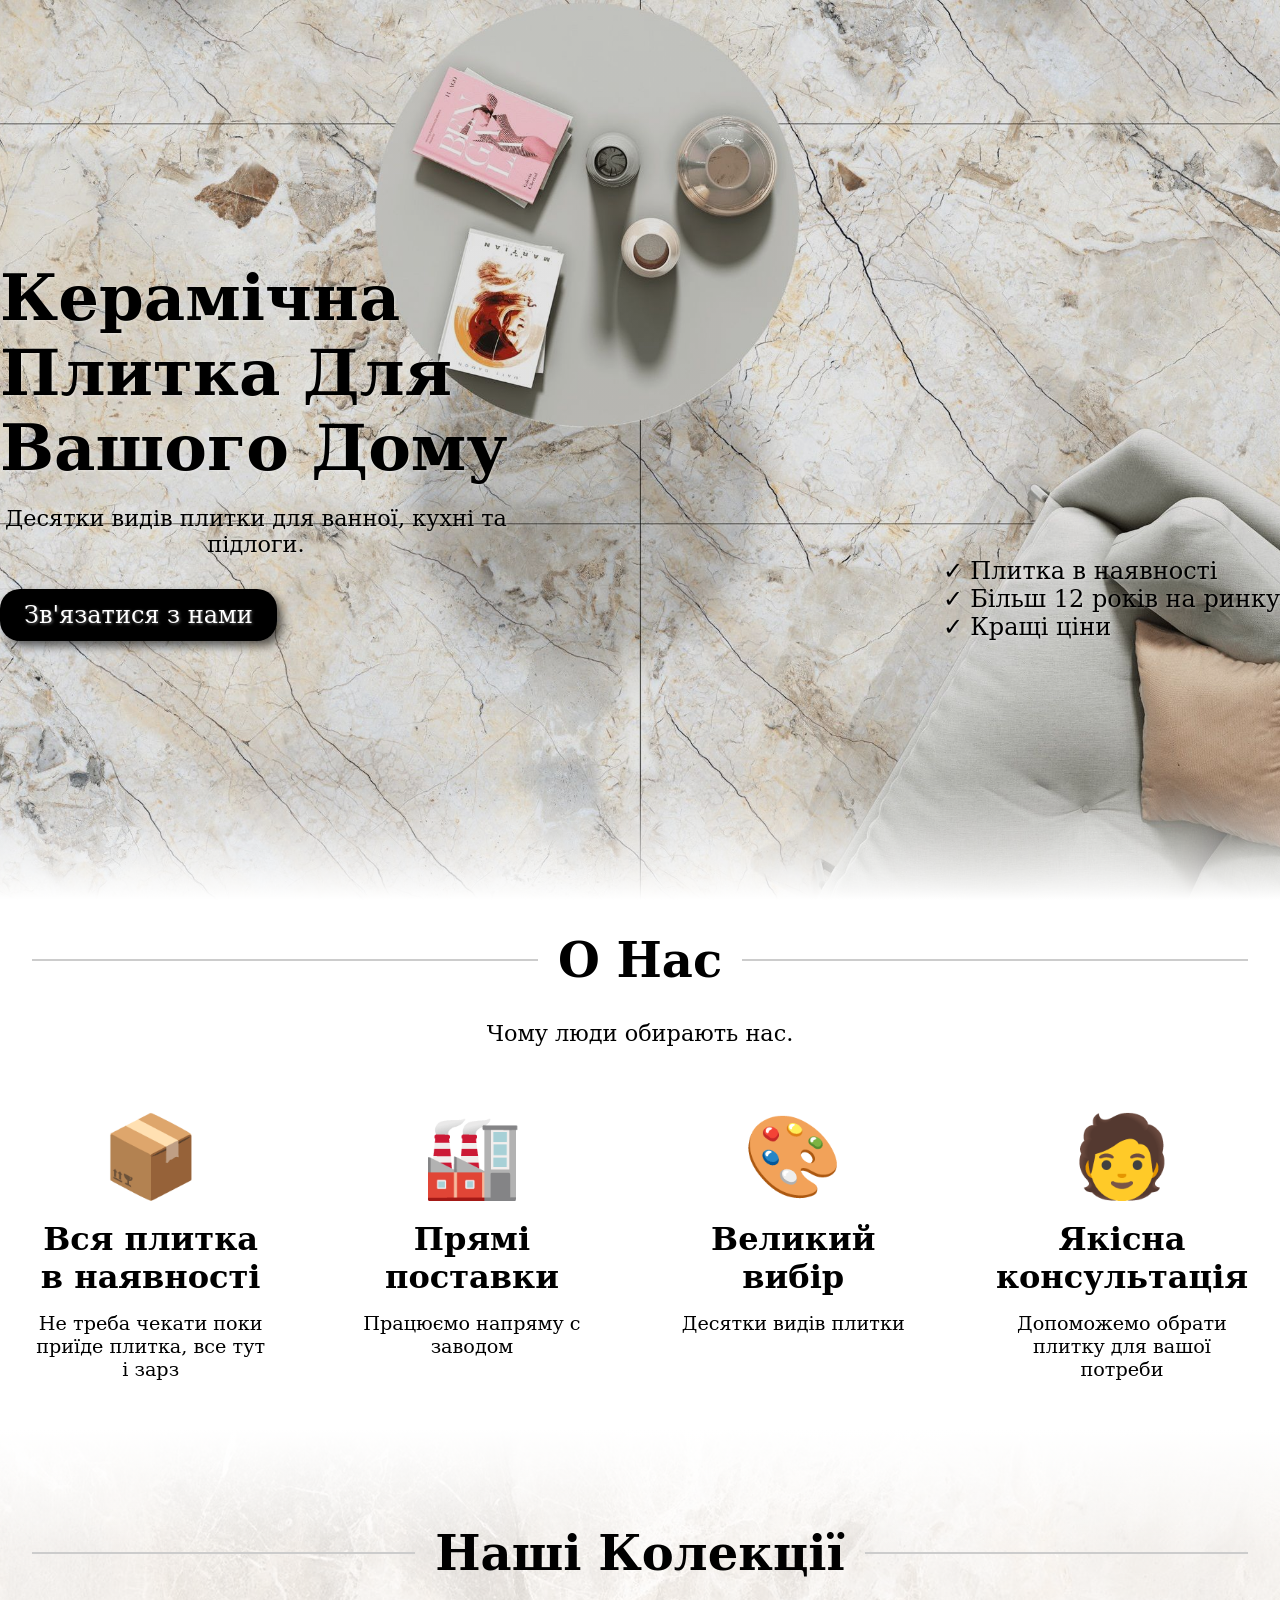
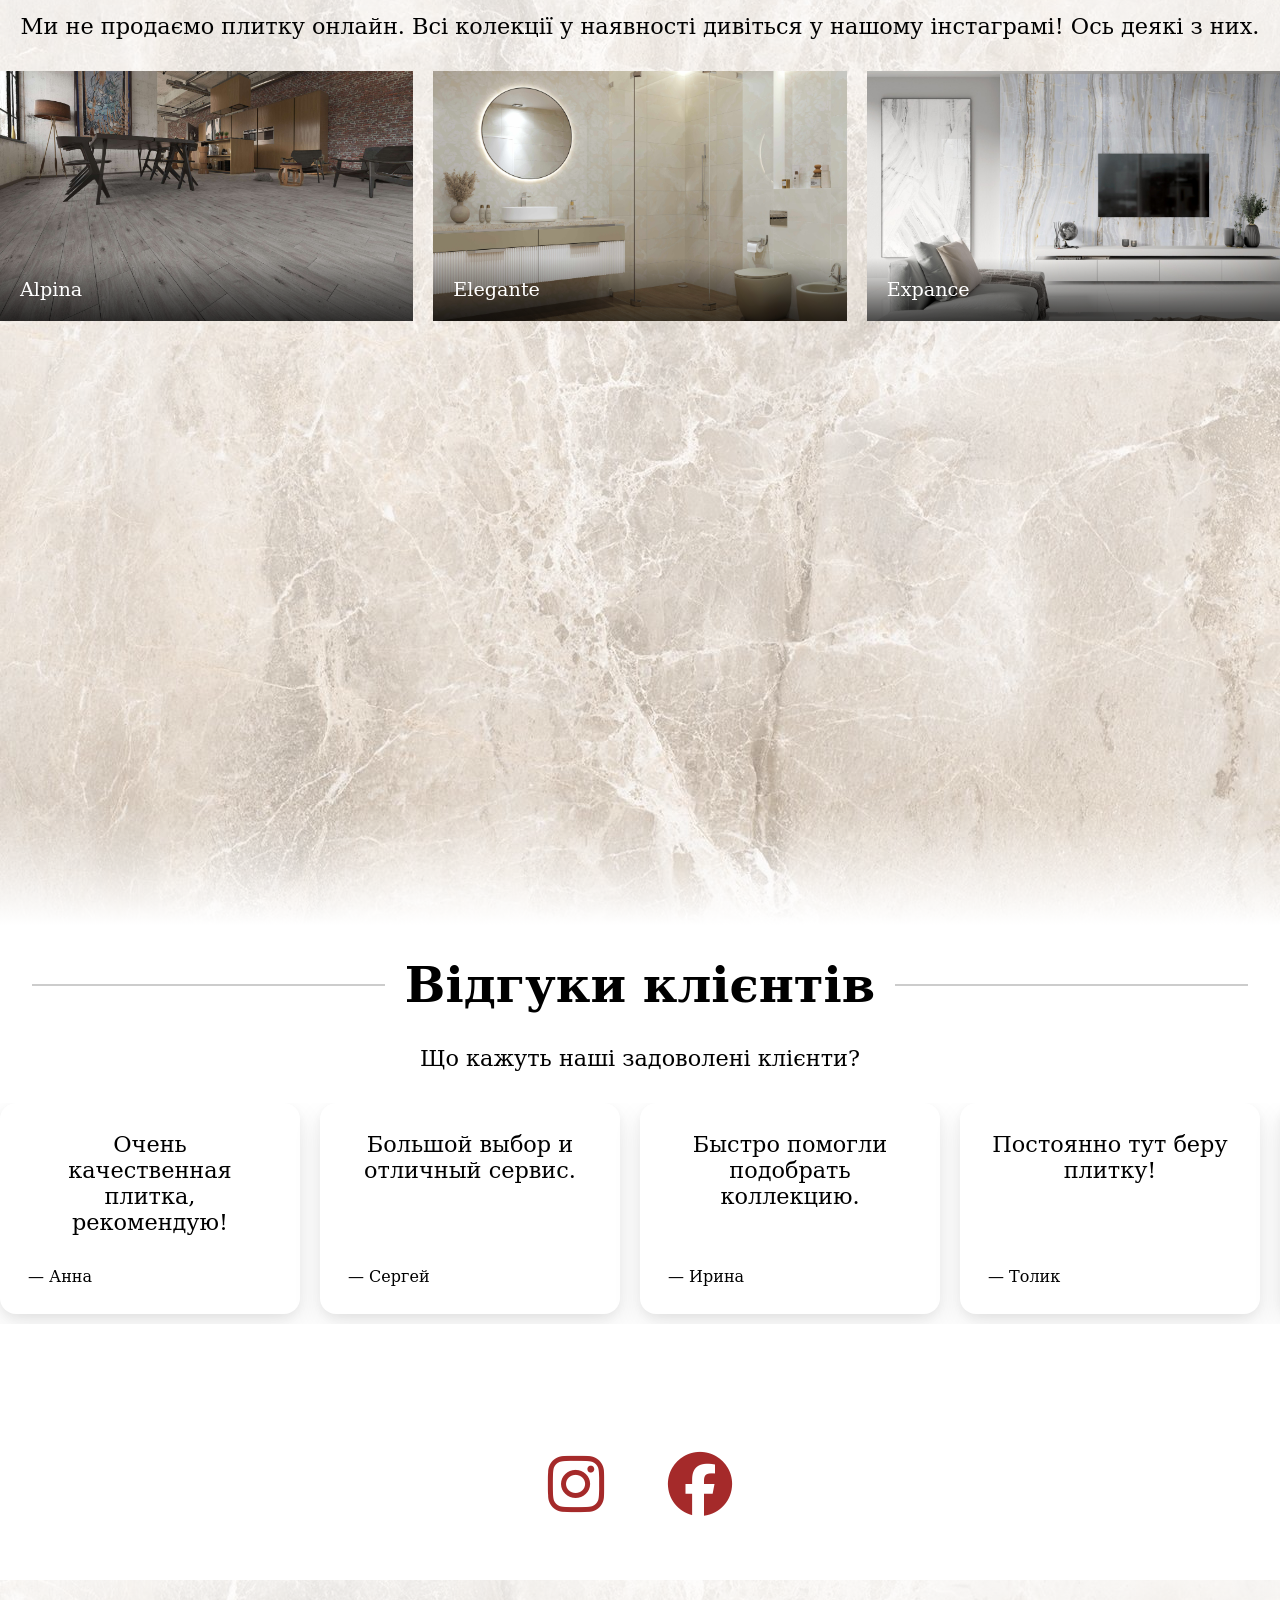
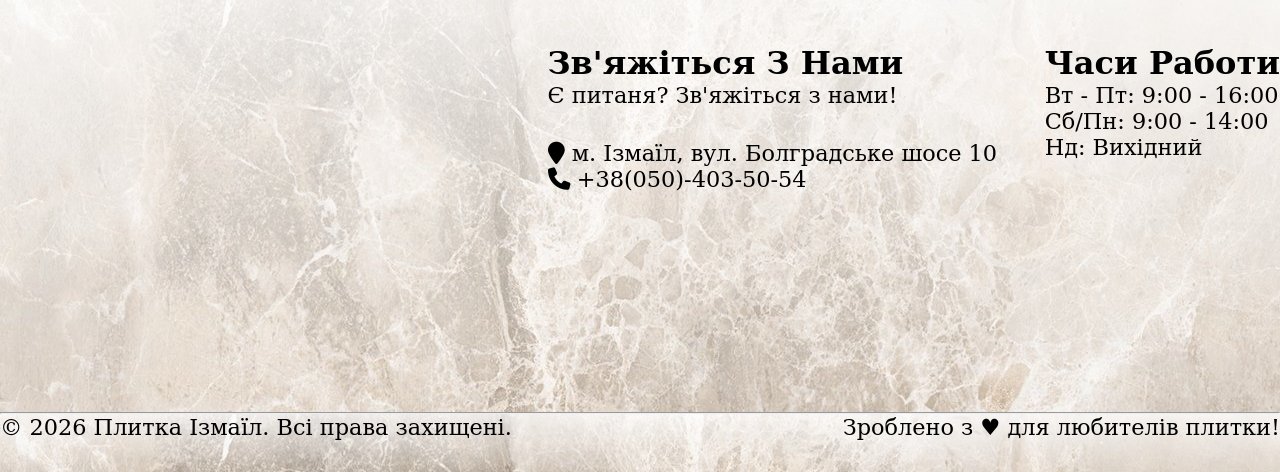
==== index.html @ 1df6cf0c "second commit" ====
<!DOCTYPE html>
<html lang="ua">
<head>
    <meta charset="UTF-8">
    <meta name="viewport" content="width=device-width, initial-scale=1.0, maximum-scale=1.0, user-scalable=no">
    <link rel="stylesheet" href="https://cdnjs.cloudflare.com/ajax/libs/font-awesome/6.5.1/css/all.min.css">
    <link rel="stylesheet" href="styles.css">
    <title>Керамічна плитка в Ізмаїлі | Великий вибір плитки для ванни та кухні</title>
    <link rel="icon" type="image/png" href="/images/favicon-96x96.png" sizes="96x96" />
    <link rel="icon" type="image/svg+xml" href="/images/favicon.svg" />
    <link rel="shortcut icon" href="/images/favicon.ico" />
    <link rel="apple-touch-icon" sizes="180x180" href="/images/apple-touch-icon.png" />
    <meta name="apple-mobile-web-app-title" content="Плитка" />
    <meta name="robots" content="index, follow">
    <link rel="manifest" href="/images/site.webmanifest" />
    <meta name="description" content="Магазин керамічної плитки в Ізмаїл. Плитка для ванної, кухні та підлоги в наявності. Допомагаємо підібрати дизайн та підібрати ідеальне рішення для вашого інтер'єру. Місто Ізмаїл, база Моноліт.">
    <meta name="keywords" content="плитка Ізмаїл, керамічна плитка Ізмаїл, плитка для ванної, плитка для кухні, плитка в наявності, база Моноліт, плитка Моноліт">
    <meta property="og:title" content="Керамічна плитка в Ізмаїлі">
    <meta property="og:description" content="Великий вибір керамічної плитки для ванної, кухні та підлоги. Вся плитка є в наявності.">
    <meta property="og:type" content="website">
    <meta property="og:image" content="images/hero-bg.jpg">
    <meta property="og:url" content="https://your-site.com">
    <script type="application/ld+json">
        {
         "@context": "https://schema.org",
         "@type": "LocalBusiness",
         "name": "Магазин керамічної плитки",
         "url": "https://your-site.com",
         "address": {
            "@type": "PostalAddress",
            "streetAddress": "вул. Болградське шосе 10",
            "addressLocality": "Ізмаїл",
            "addressRegion": "Одеська область",
            "postalCode": "68600",
            "addressCountry": "UA"
        },
         "openingHours": "Mo-Sa 09:00-16:00",
         "sameAs": [
           "https://www.instagram.com/plitka.izmail",
           "https://www.facebook.com/plitka.izmail/"
         ],
         "telephone": "+380504035054"
        }
    </script>
    <meta name="author" content="Плитка Ізмаїл">
   
</head>
<body>
    <!-- <header>
        <div class="container">
            <span>Плитка Измаил</span>
            <a href="tel:+380504035054"><span>📞</span>+380-50-403-50-54</a>
        </div>
    </header> -->
    <main>
        <section id="hero">
            <div class="container">
                <div class="info">
                    <h1>Керамічна Плитка Для Вашого Дому</h1>
                    <p>Десятки видів плитки для ванної, кухні та підлоги.</p>
                    <a href="tel:+380504035054" class="contact-btn">Зв'язатися з нами</a>
                </div>
                <ul>
                    <li>✓ Плитка в наявності</li>
                    <li>✓ Більш 12 років на ринку</li>
                    <li>✓ Кращі ціни</li>
                </ul>
            </div>
        </section>
        <section id="services">
            <div class="container">
                <h2 class="section-title">О Нас</h2>
                <p>Чому люди обирають нас.</p>
                <div class="cards">
                    <div class="card">
                        <span>📦</span>
                        <h3>Вся плитка в наявності</h3>
                        <p>Не треба чекати поки приїде плитка, все тут і зарз</p>
                    </div>
                    <div class="card">
                        <span>🏭</span>
                        <h3>Прямі поставки</h3>
                        <p>Працюємо напряму с заводом</p>
                    </div>
                    <div class="card">
                        <span>🎨</span>
                        <h3>Великий вибір</h3>
                        <p>Десятки видів плитки</p>
                    </div>
                    <div class="card">
                        <span>🧑</span>
                        <h3>Якісна консультація</h3>
                        <p>Допоможемо обрати плитку для вашої потреби</p>
                    </div>
                </div>
            </div>
        </section>
        <section id="collections">
            <div class="container">
                <h2 class="section-title">Наші Колекції</h2>
                <p>Ми не продаємо плитку онлайн. Всі колекції у наявності дивіться у нашому інстаграмі!
                    Ось деякі з них.
                </p>
                <div class="collections-grid">
                    <a href="https://www.instagram.com/p/DPf5yreiI5a/?utm_source=ig_web_copy_link&igsh=MzRlODBiNWFlZA==" target="_blank">
                    <div class="tile">
                            <img src="images/tile-alpina.jpg" alt="alpina">
                            <span class="tile-caption">Alpina</span>
                        </div>
                    </a>
                    <a href="https://www.instagram.com/p/DRT4go-COGo/?utm_source=ig_web_copy_link&igsh=MzRlODBiNWFlZA==" target="_blank">
                    <div class="tile">
                            <img src="images/tile-elegante.jpg" alt="elegante">
                            <span class="tile-caption">Elegante</span>
                        </div>
                    </a>
                    <a href="https://www.instagram.com/p/DNsIF4X0N2d/?utm_source=ig_web_copy_link&igsh=MzRlODBiNWFlZA==" target="_blank">
                        <div class="tile">
                            <img src="images/tile-expance.jpg" alt="expance">
                            <span class="tile-caption">Expance</span>
                        </div>
                    </a>
                    <a href="https://www.instagram.com/p/DUnEVoGCLjT/?utm_source=ig_web_copy_link&igsh=MzRlODBiNWFlZA==" target="_blank">
                        <div class="tile">
                            <img src="images/tile-jade.jpg" alt="jade">
                            <span class="tile-caption">Jade</span>
                        </div>
                    </a>
                    <a href="https://www.instagram.com/p/DT9-KtCiIZK/?utm_source=ig_web_copy_link&igsh=MzRlODBiNWFlZA==" target="_blank">
                        <div class="tile">
                            <img src="images/tile-odri.jpg" alt="odry">
                            <span class="tile-caption">Odry</span>
                        </div>
                    </a>
                    <a href="https://www.instagram.com/p/DSKS5UOiLR8/?utm_source=ig_web_copy_link&igsh=MzRlODBiNWFlZA==" target="_blank">
                        <div class="tile">
                            <img src="images/tile-perlanero.jpg" alt="perlanero">
                            <span class="tile-caption">Perlanero</span>
                        </div>
                    </a>
                    <a href="https://www.instagram.com/p/DQ_jdcBCHIw/?utm_source=ig_web_copy_link&igsh=MzRlODBiNWFlZA==" target="_blank">
                            <div class="tile">
                            <img src="images/tile-roma.jpg" alt="roma">
                            <span class="tile-caption">Roma</span>
                        </div>
                    </a>
                    <a href="https://www.instagram.com/p/DTfVXTWCLxg/?utm_source=ig_web_copy_link&igsh=MzRlODBiNWFlZA==" target="_blank">
                        <div class="tile">
                            <img src="images/tile-space.jpg" alt="space-stone">
                            <span class="tile-caption">Space stone</span>
                        </div>
                    </a>
                    <a href="https://www.instagram.com/p/DOsqvqyCCae/?utm_source=ig_web_copy_link&igsh=MzRlODBiNWFlZA==" target="_blank">
                        <div class="tile">
                            <img src="images/tile-vilno.jpg" alt="vilno">
                            <span class="tile-caption">Vilno</span>
                        </div>
                    </a>
                </div>

            </div>
        </section>
        <section id="reviews">
            <div class="container">
                <h2 class="section-title">Відгуки клієнтів</h2>
                <p>Що кажуть наші задоволені клієнти?</p>
                <div class="reviews-slider">
                    <div class="review">
                        <p>Очень качественная плитка, рекомендую!</p>
                        <span>— Анна</span>
                    </div>
                    <div class="review">
                        <p>Большой выбор и отличный сервис.</p>
                        <span>— Сергей</span>
                    </div>
                    <div class="review">
                        <p>Быстро помогли подобрать коллекцию.</p>
                        <span>— Ирина</span>
                    </div>
                    <div class="review">
                        <p>Постоянно тут беру плитку!</p>
                        <span>— Толик</span>
                    </div>
                    <div class="review">
                        <p>Приятные в общении ребята</p>
                        <span>— Максим</span>
                    </div>
                    <div class="review">
                        <p>Помогли загрузить плитку в машину</p>
                        <span>— Дарья</span>
                    </div>
                    <div class="review">
                        <p>Зашла за стройматериалами а вышла с плиткой</p>
                        <span>— Мария</span>
                    </div>
                    <div class="review">
                        <p>Беру постоянно техно. Она стоит своих денег</p>
                        <span>— Леша</span>
                    </div>
                    <div class="review">
                        <p>Лучшие цены в городе</p>
                        <span>— Коля</span>
                    </div>
                    <div class="review">
                        <p>Слежу за их завозами постоянно</p>
                        <span>— Наталья</span>
                    </div>
                    <div class="review">
                        <p>Посоветовали прораба, спасибо вам</p>
                        <span>— Антон</span>
                    </div>
                </div>
            </div>
        </section>
        <section id="mesengers">
            <div class="container">
                <!-- <h2>Подпишись На Нас</h2>
                <p>Следите за новыми поступлениями на наших соц. сетях</p> -->
                <div class="social-icons">
                    <a href="https://www.instagram.com/plitka.izmail" target="_blank">
                        <i class="fa-brands fa-instagram"></i>
                    </a>
                    <a href="https://www.facebook.com/plitka.izmail/" target="_blank">
                        <i class="fa-brands fa-facebook"></i>
                    </a>
                </div>
            </div>
        </section>
        <section id="footer-section">
            <div class="container">
                <div class="map">
                    <iframe src="https://www.google.com/maps/embed?pb=!1m18!1m12!1m3!1d22428.70420737008!2d28.7698047743164!3d45.3571279!2m3!1f0!2f0!3f0!3m2!1i1024!2i768!4f13.1!3m3!1m2!1s0x40b76fee8826c0ff%3A0x988fd76245114634!2z0JjQt9C80LDQuNC7INCu0LPQtdGA!5e0!3m2!1sru!2sua!4v1775055207841!5m2!1sru!2sua"
                     style="border:0;" 
                     allowfullscreen="" 
                     loading="lazy" 
                     referrerpolicy="no-referrer-when-downgrade">
                    </iframe>
                </div>
                <div class="about-us">
                    <h3>Зв'яжіться З Нами</h3>
                    <p>Є питаня? Зв'яжіться з нами!</p>
                    <ul>
                        <li><i class="fa-solid fa-map-marker"></i> м. Ізмаїл, вул. Болградське шосе 10</li>
                        <a href="tel:+380504035054"><li><i class="fa-solid fa-phone"></i> +38(050)-403-50-54</li></a>
                    </ul>
                </div>
                <div class="opening-hours">
                    <h3>Часи Работи</h3>
                    <ul>
                        <li>Вт - Пт: 9:00 - 16:00</li>
                        <li>Сб/Пн: 9:00 - 14:00</li>
                        <li>Нд: Вихідний</li>
                    </ul>
                </div>
            </div>
        </section>
    </main>
    <footer>
        <div class="container">
            <hr>
            <div class="copyright-row">
                <p>&copy; 2026 Плитка Ізмаїл. Всі права захищені.</p>
                <p>Зроблено з &hearts; для любителів плитки!</p>
            </div>
        </div>
    </footer>
    <script src="scripts.js"></script>
</body>
</html>
---- styles.css ----
* {
    box-sizing: border-box;
    margin:0;
    padding:0;
    font-family: "Serif", sans-serif;
}
@font-face {
    font-family: "InterVariable";
    src: url("/fonts/Inter-VariableFont_opsz\,wght.ttf") format("truetype");
    font-weight: 100 900; /* диапазон веса */
    font-style: normal;
    font-display: swap; /* ускоряет отображение текста */
}
.container {
    width: 100%;
    max-width: 1280px;
    padding: 0;
    margin: 0 auto;
}
header {
    color: white;
    padding: 1rem 0;
    margin-bottom: -10rem;
}
header span {
    font-size: 2rem;
    font-weight: bold;
}
header .container {
    display: flex;
    justify-content: space-between;
    align-items: center;
}
header a {
    color: white;
    text-decoration: none;
    font-size: 1.2rem;
}
#hero {
background:
linear-gradient(to top, white 0%, rgba(255,255,255,0) 120px),
linear-gradient(rgba(0,0,0,0.1), rgba(0,0,0,0.1)),
url("images/hero-bg.jpg") no-repeat bottom center / cover;    height: 100vh;
    display: flex;
    flex-direction: column;
    justify-content: center;
    color:black;
    font-family: "InterVariable";

}
#hero .container {
    text-align: left;
    display: flex;
    justify-content: space-between;
    text-shadow: 1px 1px 3px rgba(255,255,255,0.4);
}
#hero .info {
    width: 40%;
    display: flex;
    align-items: flex-start;
    justify-content: flex-start;
    flex-direction: column;
}
#hero h1 {
    font-size: 4em;
    margin-bottom: 20px;
}
.contact-btn{
    display:inline-block;
    padding:12px 24px;
    background:#000;
    color:white;
    text-decoration:none;
    border-radius:20px;
    font-size: 1.5rem;
    box-shadow: 5px 5px 10px rgba(0,0,0,0.6);
}
.contact-btn:hover{
    transform: scale(1.1);
}

#hero ul{
    list-style: none;
    display: flex;
    flex-direction: column;
    align-items: flex-start;
    justify-content: flex-end;
    text-align: left;
    font-size: 1.5rem;
}
#services{
    /* background: linear-gradient(rgba(255, 255, 255, 0.8), rgba(255, 255, 255, 0.1)), url("images/background.jpg"); */
    /* padding-bottom: 4rem; */
}

h2{
    text-align: center;
    font-size: 3rem;
    padding: 2rem;
}
.section-title{
    display:flex;
    align-items:center;
    text-align:center;
}

.section-title::before,
.section-title::after{
    content:"";
    flex:1;
    border-bottom:2px solid #ccc;
}

.section-title::before{
    margin-right:20px;
}

.section-title::after{
    margin-left:20px;
}

p{
    text-align: center;
    font-size: 1.4rem;
    margin-bottom: 2rem;  
}

.cards{
    display: flex;
    justify-content: space-between;
    gap:20px;
}
.card{
    /* background-color: antiquewhite; */
    border-radius: 20px;
    width: 30%;
    padding: 2rem;
}
.card span{
    display: block;
    font-size: 5rem;
    text-align: center;
    margin: 0 auto 1rem;

}
.card h3{
    text-align: center;
    font-size: 2rem;
    margin-bottom: 1rem;
}
#services .card p{
    font-size: 1.2rem;
    margin-bottom: 1rem;
}
#collections{
background:
linear-gradient(to bottom, white 0%, rgba(255,255,255,0) 120px),
linear-gradient(to top, white 0%, rgba(255,255,255,0) 120px),
linear-gradient(rgba(255, 255, 255, 0.8), rgba(255, 255, 255, 0.1)),
url("images/background.jpg");

padding: 4rem 0;
}

.card, .tile {
  opacity: 0;
  transform: translateY(20px);
  transition: opacity 0.6s ease-out, transform 0.6s ease-out;
}

.card.appear, .tile.appear {
  opacity: 1;
  transform: translateY(0);
}

.collections-grid{
    display: grid;
    grid-template-columns: 1fr 1fr 1fr;
    justify-content: space-between;
    gap:20px;
}
.collections-grid a{
    text-decoration:none;
    color:inherit;
    display:block;
}
.tile{
    width: 100%;
    height: 100%;
    display: grid;
}
.tile img{
    width:100%;
    height:250px;
    grid-area:1/1;
    object-fit:cover;
}
.tile img{
    transition:transform 0.3s;
}

.tile:hover img{
    transform:scale(1.05);
}
.tile-caption{
    grid-area:1 / 1;
    align-self:end;
    padding:20px;
    font-size: 1.2rem;
    color:white;
    background:linear-gradient(transparent, rgba(0,0,0,0.7));
}
#reviews{
    /* background: linear-gradient(rgba(255, 255, 255, 0.8), rgba(255, 255, 255, 0.1)), url("images/background.jpg"); */
    padding-bottom: 4rem;
}

.reviews-slider{
    display:flex;
    gap:20px;
    overflow-x:auto;
    scroll-snap-type:x mandatory;
    padding-bottom:10px;
}

.review{
    display:flex;
    flex-direction:column;
    justify-content:space-between;
    

    min-width:300px;
    padding:28px;

    background:white;
    border-radius:16px;

    box-shadow:
    0 4px 10px rgba(0,0,0,0.05),
    0 12px 30px rgba(0,0,0,0.08);

    transition:transform 0.3s ease, box-shadow 0.3s ease;
}

.review:hover{
    transform:translateY(-5px);
    box-shadow:
    0 10px 20px rgba(0,0,0,0.08),
    0 20px 40px rgba(0,0,0,0.12);
}

.reviews-slider::-webkit-scrollbar{
    display:none;
}

.reviews-slider{
    scrollbar-width:none;
}
#mesengers{
    padding: 4rem 0;
}
#mesengers a{
    text-decoration: none;
    color: brown;
}
.social-icons{
    display: flex;
    gap: 4rem;
    justify-content: center;
}
#mesengers i {
    font-size: 4rem;
}
#mesengers i:hover{
    transform:scale(1.1);
}
#footer-section{
    background: linear-gradient(rgba(255, 255, 255, 0.8), rgba(255, 255, 255, 0.1)), url("images/background.jpg");
    padding: 4rem 0;
}
#footer-section .container{
    display: flex;
    justify-content: space-between;
    gap:2rem;
}
#footer-section h3{
    font-size: 2rem;
}
#footer-section ul{
    list-style: none;
    font-size: 1.4rem;
}
.about-us p{
    text-align: left;
}
.about-us a {
    text-decoration: none;
    color:black;
}
.map iframe{
    width:100%;
    height:100%;
    min-height:300px;
    min-width: 500px;
}
#contacts ul{
    list-style: none;
    font-size: 1.2rem;
}
footer{
    background: linear-gradient(rgba(255, 255, 255, 0.8), rgba(255, 255, 255, 0.1)), url("images/background.jpg");
   
}
footer .copyright-row{
    display: flex;
    justify-content: space-between;
}
@media(max-width:768px){
    #hero{
        background: linear-gradient(
            to top, white 0%, rgba(255,255,255,0) 120px),
             linear-gradient(rgba(0,0,0,0.1), rgba(0,0,0,0.1)),
              url("images/hero-bg.jpg") no-repeat bottom left / cover;
    }
    #hero h1{
        font-size: 3rem;
    }
    #hero .info{
        width: 100%;
        text-align: center;
        align-items: center;
    }
    .container{
        padding: 0 1rem;
    }
    #hero ul{
        display: none;
    }
    h2{
        font-size: 2rem;
    }
    p{
        font-size: 1.2rem;
    }
    .cards{
        flex-direction: column;
        flex-wrap: wrap;
    }
    .card{
        text-align: center;
        width: 100%;
    }
    .card span{
        font-size: 3rem;
    }
    .collections-grid {
        grid-template-columns: 1fr; /* одна колонка */
        gap: 10px;
    }

    .tile-caption {
        font-size: 0.9rem;
        padding: 10px;
    }

    .tile img {
        max-height: 200px;
    }
    #footer-section {
        padding: 2rem 1rem;
    }

    #footer-section .container {
        flex-direction: column;
        align-items: stretch;
    }

    .map iframe {
        min-width: 100%;
        height: 250px;
    }

    #footer-section h3 {
        font-size: 1.5rem;
    }

    #footer-section ul {
        font-size: 1rem;
        padding-left: 0;
    }

    .about-us p {
        text-align: left;
        font-size: 0.95rem;
    }

    .about-us a {
        font-size: 0.95rem;
    }
    footer .copyright-row{
        flex-direction: column;
    }
    .copyright-row p:last-of-type{
        display: none;
    }
}
/* ===================== */
/* Планшеты (до 1024px) */
/* ===================== */

@media (max-width: 1024px) and (min-width: 769px){

/* HERO */

#hero h1{
    font-size:3rem;
}

#hero .info{
    width:55%;
}

#hero ul{
    font-size:1.2rem;
}

/* SERVICES */

.cards{
    flex-wrap:wrap;
}

.card{
    width:48%;
}

/* COLLECTIONS */

.collections-grid{
    grid-template-columns:1fr 1fr;
}

/* REVIEWS */

.review{
    min-width:260px;
}

/* MESSENGERS */

#mesengers i{
    font-size:3rem;
}

.social-icons{
    gap:3rem;
}

/* FOOTER */

#footer-section .container{
    flex-wrap:wrap;
}

.map{
    width:100%;
}

.map iframe{
    min-width:100%;
}

.about-us,
.opening-hours{
    width:48%;
}

/* TITLES */

h2{
    font-size:2.5rem;
}

p{
    font-size:1.2rem;
}

}
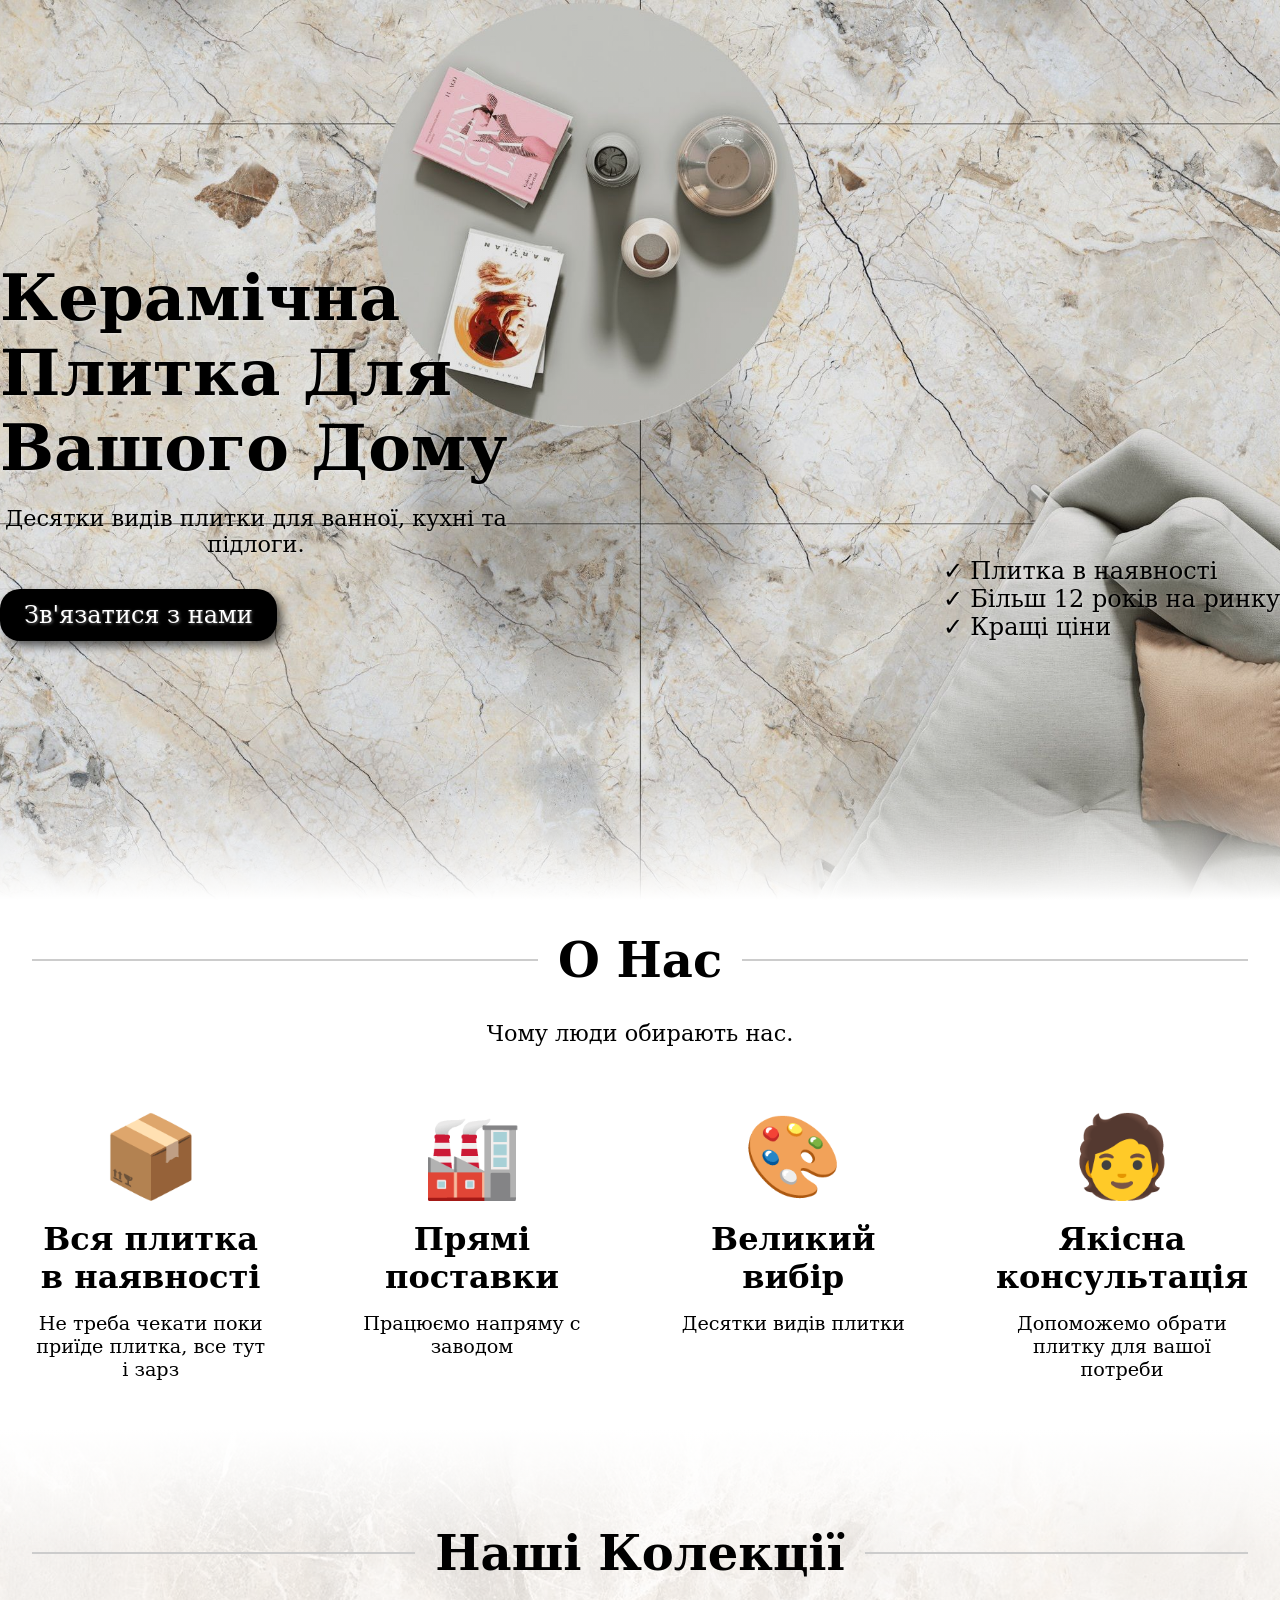
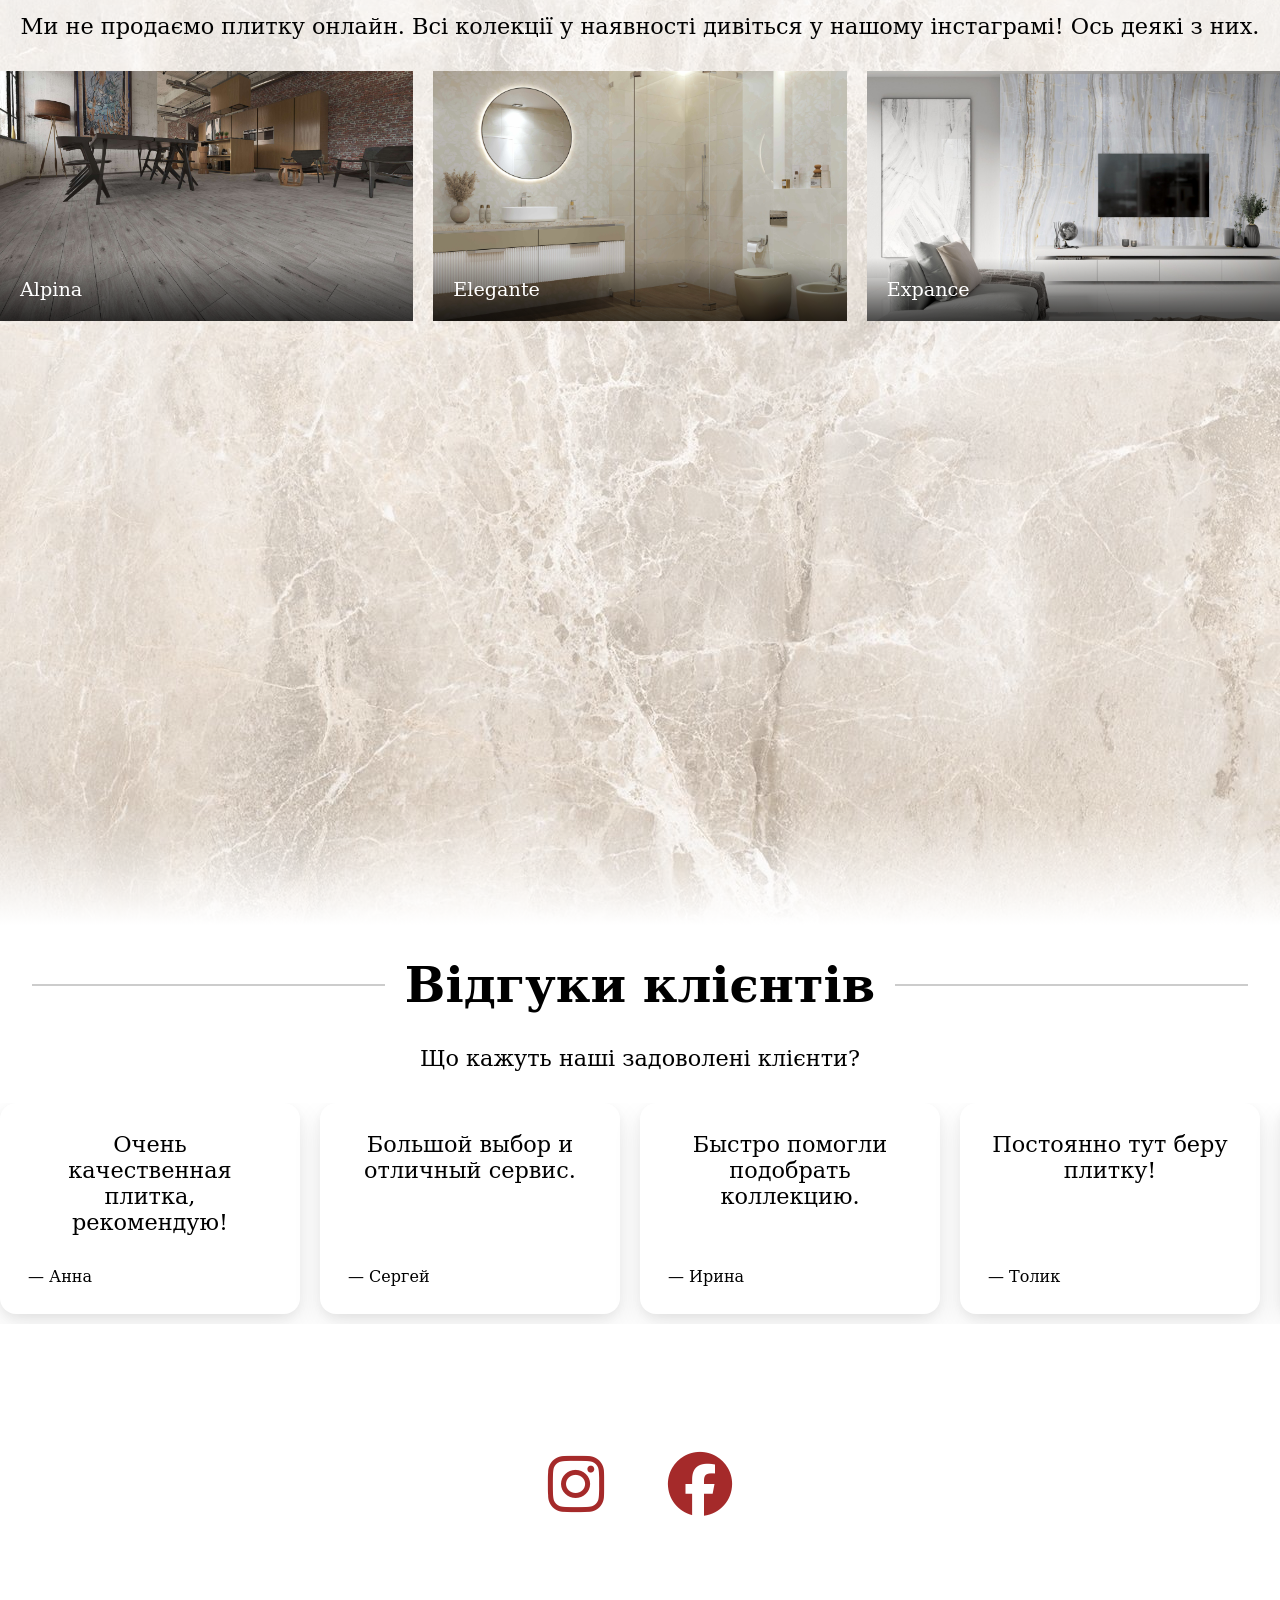
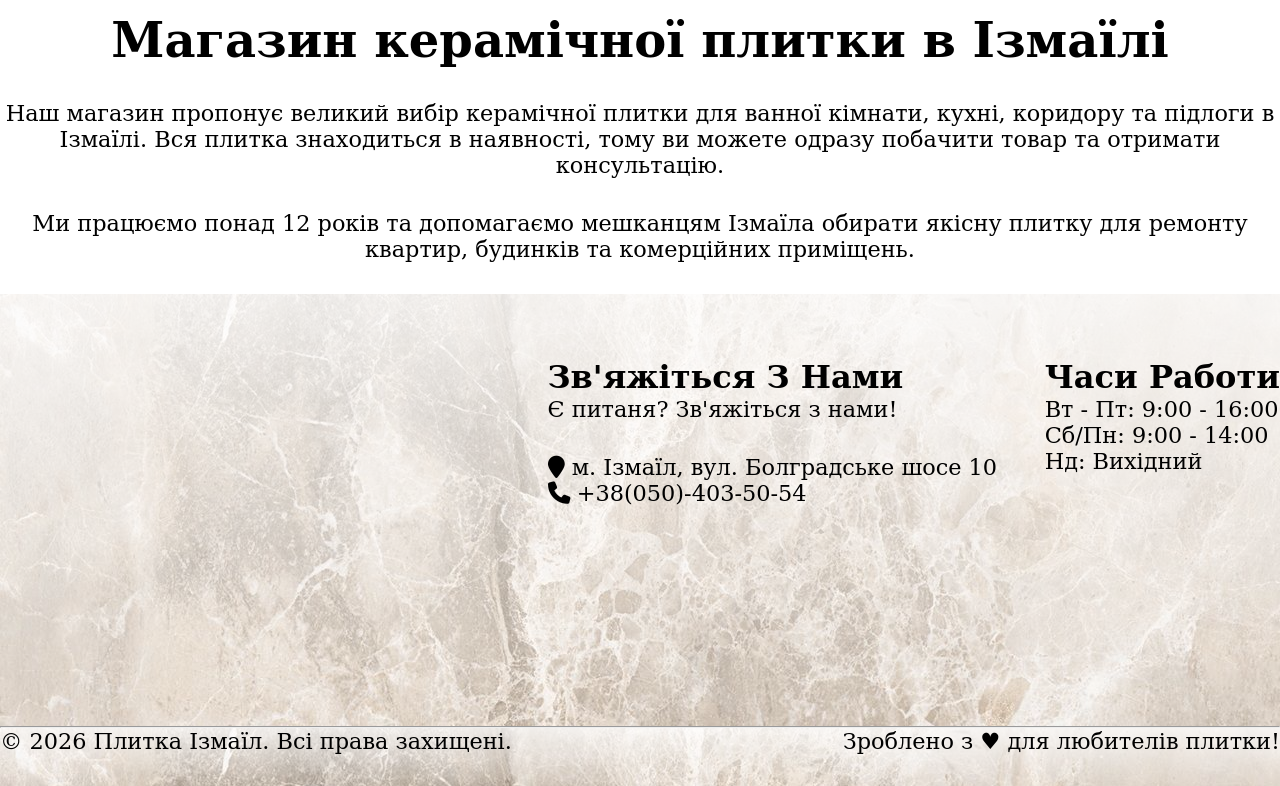
==== commit 48764835: "Update index.html" ====
--- a/index.html
+++ b/index.html
@@ -1,51 +1,67 @@
-<!DOCTYPE html>
+<!doctype html>
 <html lang="ua">
-<head>
-    <meta charset="UTF-8">
-    <meta name="viewport" content="width=device-width, initial-scale=1.0, maximum-scale=1.0, user-scalable=no">
-    <link rel="stylesheet" href="https://cdnjs.cloudflare.com/ajax/libs/font-awesome/6.5.1/css/all.min.css">
-    <link rel="stylesheet" href="styles.css">
+  <head>
+    <meta charset="UTF-8" />
+    <meta name="google-site-verification" content="_ZNkCzBTy89lvrp_oyqBYovG78rEy2UChvkcVa4YT9s" />
+    <meta
+      name="viewport"
+      content="width=device-width, initial-scale=1.0, maximum-scale=1.0, user-scalable=no"
+    />
+    <link
+      rel="stylesheet"
+      href="https://cdnjs.cloudflare.com/ajax/libs/font-awesome/6.5.1/css/all.min.css"
+    />
+    <link rel="stylesheet" href="styles.css" />
     <title>Керамічна плитка в Ізмаїлі | Великий вибір плитки для ванни та кухні</title>
     <link rel="icon" type="image/png" href="/images/favicon-96x96.png" sizes="96x96" />
     <link rel="icon" type="image/svg+xml" href="/images/favicon.svg" />
     <link rel="shortcut icon" href="/images/favicon.ico" />
     <link rel="apple-touch-icon" sizes="180x180" href="/images/apple-touch-icon.png" />
     <meta name="apple-mobile-web-app-title" content="Плитка" />
-    <meta name="robots" content="index, follow">
+    <meta name="robots" content="index, follow" />
     <link rel="manifest" href="/images/site.webmanifest" />
-    <meta name="description" content="Магазин керамічної плитки в Ізмаїл. Плитка для ванної, кухні та підлоги в наявності. Допомагаємо підібрати дизайн та підібрати ідеальне рішення для вашого інтер'єру. Місто Ізмаїл, база Моноліт.">
-    <meta name="keywords" content="плитка Ізмаїл, керамічна плитка Ізмаїл, плитка для ванної, плитка для кухні, плитка в наявності, база Моноліт, плитка Моноліт">
-    <meta property="og:title" content="Керамічна плитка в Ізмаїлі">
-    <meta property="og:description" content="Великий вибір керамічної плитки для ванної, кухні та підлоги. Вся плитка є в наявності.">
-    <meta property="og:type" content="website">
-    <meta property="og:image" content="images/hero-bg.jpg">
-    <meta property="og:url" content="https://your-site.com">
+    <link rel="canonical" href="https://plitka-izmail.vercel.app/" />
+    <meta
+      name="description"
+      content="Магазин керамічної плитки в Ізмаїл. Плитка для ванної, кухні та підлоги в наявності. Допомагаємо підібрати дизайн та підібрати ідеальне рішення для вашого інтер'єру. Місто Ізмаїл, база Моноліт."
+    />
+    <meta
+      name="keywords"
+      content="Купити керамічну плитку в Ізмаїлі | Плитка для ванної та кухні, плитка Ізмаїл, керамічна плитка Ізмаїл, плитка для ванної, плитка для кухні, плитка в наявності, база Моноліт, плитка Моноліт"
+    />
+    <meta property="og:title" content="Керамічна плитка в Ізмаїлі" />
+    <meta
+      property="og:description"
+      content="Великий вибір керамічної плитки для ванної, кухні та підлоги. Вся плитка є в наявності."
+    />
+    <meta property="og:type" content="website" />
+    <meta property="og:image" content="images/hero-bg.jpg" />
+    <meta property="og:url" content="https://plitka-izmail.vercel.app/" />
     <script type="application/ld+json">
-        {
-         "@context": "https://schema.org",
-         "@type": "LocalBusiness",
-         "name": "Магазин керамічної плитки",
-         "url": "https://your-site.com",
-         "address": {
-            "@type": "PostalAddress",
-            "streetAddress": "вул. Болградське шосе 10",
-            "addressLocality": "Ізмаїл",
-            "addressRegion": "Одеська область",
-            "postalCode": "68600",
-            "addressCountry": "UA"
+      {
+        "@context": "https://schema.org",
+        "@type": "LocalBusiness",
+        "name": "Магазин керамічної плитки",
+        "url": "https://plitka-izmail.vercel.app/",
+        "address": {
+          "@type": "PostalAddress",
+          "streetAddress": "вул. Болградське шосе 10",
+          "addressLocality": "Ізмаїл",
+          "addressRegion": "Одеська область",
+          "postalCode": "68600",
+          "addressCountry": "UA"
         },
-         "openingHours": "Mo-Sa 09:00-16:00",
-         "sameAs": [
-           "https://www.instagram.com/plitka.izmail",
-           "https://www.facebook.com/plitka.izmail/"
-         ],
-         "telephone": "+380504035054"
-        }
+        "openingHours": "Mo-Sa 09:00-16:00",
+        "sameAs": [
+          "https://www.instagram.com/plitka.izmail",
+          "https://www.facebook.com/plitka.izmail/"
+        ],
+        "telephone": "+380504035054"
+      }
     </script>
-    <meta name="author" content="Плитка Ізмаїл">
-   
-</head>
-<body>
+    <meta name="author" content="Плитка Ізмаїл" />
+  </head>
+  <body>
     <!-- <header>
         <div class="container">
             <span>Плитка Измаил</span>
@@ -53,217 +69,264 @@
         </div>
     </header> -->
     <main>
-        <section id="hero">
-            <div class="container">
-                <div class="info">
-                    <h1>Керамічна Плитка Для Вашого Дому</h1>
-                    <p>Десятки видів плитки для ванної, кухні та підлоги.</p>
-                    <a href="tel:+380504035054" class="contact-btn">Зв'язатися з нами</a>
-                </div>
-                <ul>
-                    <li>✓ Плитка в наявності</li>
-                    <li>✓ Більш 12 років на ринку</li>
-                    <li>✓ Кращі ціни</li>
-                </ul>
-            </div>
-        </section>
-        <section id="services">
-            <div class="container">
-                <h2 class="section-title">О Нас</h2>
-                <p>Чому люди обирають нас.</p>
-                <div class="cards">
-                    <div class="card">
-                        <span>📦</span>
-                        <h3>Вся плитка в наявності</h3>
-                        <p>Не треба чекати поки приїде плитка, все тут і зарз</p>
-                    </div>
-                    <div class="card">
-                        <span>🏭</span>
-                        <h3>Прямі поставки</h3>
-                        <p>Працюємо напряму с заводом</p>
-                    </div>
-                    <div class="card">
-                        <span>🎨</span>
-                        <h3>Великий вибір</h3>
-                        <p>Десятки видів плитки</p>
-                    </div>
-                    <div class="card">
-                        <span>🧑</span>
-                        <h3>Якісна консультація</h3>
-                        <p>Допоможемо обрати плитку для вашої потреби</p>
-                    </div>
-                </div>
-            </div>
-        </section>
-        <section id="collections">
-            <div class="container">
-                <h2 class="section-title">Наші Колекції</h2>
-                <p>Ми не продаємо плитку онлайн. Всі колекції у наявності дивіться у нашому інстаграмі!
-                    Ось деякі з них.
-                </p>
-                <div class="collections-grid">
-                    <a href="https://www.instagram.com/p/DPf5yreiI5a/?utm_source=ig_web_copy_link&igsh=MzRlODBiNWFlZA==" target="_blank">
-                    <div class="tile">
-                            <img src="images/tile-alpina.jpg" alt="alpina">
-                            <span class="tile-caption">Alpina</span>
-                        </div>
-                    </a>
-                    <a href="https://www.instagram.com/p/DRT4go-COGo/?utm_source=ig_web_copy_link&igsh=MzRlODBiNWFlZA==" target="_blank">
-                    <div class="tile">
-                            <img src="images/tile-elegante.jpg" alt="elegante">
-                            <span class="tile-caption">Elegante</span>
-                        </div>
-                    </a>
-                    <a href="https://www.instagram.com/p/DNsIF4X0N2d/?utm_source=ig_web_copy_link&igsh=MzRlODBiNWFlZA==" target="_blank">
-                        <div class="tile">
-                            <img src="images/tile-expance.jpg" alt="expance">
-                            <span class="tile-caption">Expance</span>
-                        </div>
-                    </a>
-                    <a href="https://www.instagram.com/p/DUnEVoGCLjT/?utm_source=ig_web_copy_link&igsh=MzRlODBiNWFlZA==" target="_blank">
-                        <div class="tile">
-                            <img src="images/tile-jade.jpg" alt="jade">
-                            <span class="tile-caption">Jade</span>
-                        </div>
-                    </a>
-                    <a href="https://www.instagram.com/p/DT9-KtCiIZK/?utm_source=ig_web_copy_link&igsh=MzRlODBiNWFlZA==" target="_blank">
-                        <div class="tile">
-                            <img src="images/tile-odri.jpg" alt="odry">
-                            <span class="tile-caption">Odry</span>
-                        </div>
-                    </a>
-                    <a href="https://www.instagram.com/p/DSKS5UOiLR8/?utm_source=ig_web_copy_link&igsh=MzRlODBiNWFlZA==" target="_blank">
-                        <div class="tile">
-                            <img src="images/tile-perlanero.jpg" alt="perlanero">
-                            <span class="tile-caption">Perlanero</span>
-                        </div>
-                    </a>
-                    <a href="https://www.instagram.com/p/DQ_jdcBCHIw/?utm_source=ig_web_copy_link&igsh=MzRlODBiNWFlZA==" target="_blank">
-                            <div class="tile">
-                            <img src="images/tile-roma.jpg" alt="roma">
-                            <span class="tile-caption">Roma</span>
-                        </div>
-                    </a>
-                    <a href="https://www.instagram.com/p/DTfVXTWCLxg/?utm_source=ig_web_copy_link&igsh=MzRlODBiNWFlZA==" target="_blank">
-                        <div class="tile">
-                            <img src="images/tile-space.jpg" alt="space-stone">
-                            <span class="tile-caption">Space stone</span>
-                        </div>
-                    </a>
-                    <a href="https://www.instagram.com/p/DOsqvqyCCae/?utm_source=ig_web_copy_link&igsh=MzRlODBiNWFlZA==" target="_blank">
-                        <div class="tile">
-                            <img src="images/tile-vilno.jpg" alt="vilno">
-                            <span class="tile-caption">Vilno</span>
-                        </div>
-                    </a>
-                </div>
+      <section id="hero">
+        <div class="container">
+          <div class="info">
+            <h1>Керамічна Плитка Для Вашого Дому</h1>
+            <p>Десятки видів плитки для ванної, кухні та підлоги.</p>
+            <a href="tel:+380504035054" class="contact-btn">Зв'язатися з нами</a>
+          </div>
+          <ul>
+            <li>✓ Плитка в наявності</li>
+            <li>✓ Більш 12 років на ринку</li>
+            <li>✓ Кращі ціни</li>
+          </ul>
+        </div>
+      </section>
+      <section id="services">
+        <div class="container">
+          <h2 class="section-title">О Нас</h2>
+          <p>Чому люди обирають нас.</p>
+          <div class="cards">
+            <div class="card">
+              <span>📦</span>
+              <h3>Вся плитка в наявності</h3>
+              <p>Не треба чекати поки приїде плитка, все тут і зарз</p>
+            </div>
+            <div class="card">
+              <span>🏭</span>
+              <h3>Прямі поставки</h3>
+              <p>Працюємо напряму с заводом</p>
+            </div>
+            <div class="card">
+              <span>🎨</span>
+              <h3>Великий вибір</h3>
+              <p>Десятки видів плитки</p>
+            </div>
+            <div class="card">
+              <span>🧑</span>
+              <h3>Якісна консультація</h3>
+              <p>Допоможемо обрати плитку для вашої потреби</p>
+            </div>
+          </div>
+        </div>
+      </section>
+      <section id="collections">
+        <div class="container">
+          <h2 class="section-title">Наші Колекції</h2>
+          <p>
+            Ми не продаємо плитку онлайн. Всі колекції у наявності дивіться у нашому інстаграмі! Ось
+            деякі з них.
+          </p>
+          <div class="collections-grid">
+            <a
+              href="https://www.instagram.com/p/DPf5yreiI5a/?utm_source=ig_web_copy_link&igsh=MzRlODBiNWFlZA=="
+              target="_blank"
+            >
+              <div class="tile">
+                <img src="images/tile-alpina.jpg" alt="Керамічна плитка alpina" />
+                <span class="tile-caption">Alpina</span>
+              </div>
+            </a>
+            <a
+              href="https://www.instagram.com/p/DRT4go-COGo/?utm_source=ig_web_copy_link&igsh=MzRlODBiNWFlZA=="
+              target="_blank"
+            >
+              <div class="tile">
+                <img src="images/tile-elegante.jpg" alt="Керамічна плитка elegante" />
+                <span class="tile-caption">Elegante</span>
+              </div>
+            </a>
+            <a
+              href="https://www.instagram.com/p/DNsIF4X0N2d/?utm_source=ig_web_copy_link&igsh=MzRlODBiNWFlZA=="
+              target="_blank"
+            >
+              <div class="tile">
+                <img src="images/tile-expance.jpg" alt="Керамічна плитка expance" />
+                <span class="tile-caption">Expance</span>
+              </div>
+            </a>
+            <a
+              href="https://www.instagram.com/p/DUnEVoGCLjT/?utm_source=ig_web_copy_link&igsh=MzRlODBiNWFlZA=="
+              target="_blank"
+            >
+              <div class="tile">
+                <img src="images/tile-jade.jpg" alt="Керамічна плитка jade" />
+                <span class="tile-caption">Jade</span>
+              </div>
+            </a>
+            <a
+              href="https://www.instagram.com/p/DT9-KtCiIZK/?utm_source=ig_web_copy_link&igsh=MzRlODBiNWFlZA=="
+              target="_blank"
+            >
+              <div class="tile">
+                <img src="images/tile-odri.jpg" alt="Керамічна плитка odry" />
+                <span class="tile-caption">Odry</span>
+              </div>
+            </a>
+            <a
+              href="https://www.instagram.com/p/DSKS5UOiLR8/?utm_source=ig_web_copy_link&igsh=MzRlODBiNWFlZA=="
+              target="_blank"
+            >
+              <div class="tile">
+                <img src="images/tile-perlanero.jpg" alt="Керамічна плитка perlanero" />
+                <span class="tile-caption">Perlanero</span>
+              </div>
+            </a>
+            <a
+              href="https://www.instagram.com/p/DQ_jdcBCHIw/?utm_source=ig_web_copy_link&igsh=MzRlODBiNWFlZA=="
+              target="_blank"
+            >
+              <div class="tile">
+                <img src="images/tile-roma.jpg" alt="Керамічна плитка roma" />
+                <span class="tile-caption">Roma</span>
+              </div>
+            </a>
+            <a
+              href="https://www.instagram.com/p/DTfVXTWCLxg/?utm_source=ig_web_copy_link&igsh=MzRlODBiNWFlZA=="
+              target="_blank"
+            >
+              <div class="tile">
+                <img src="images/tile-space.jpg" alt="Керамічна плитка space-stone" />
+                <span class="tile-caption">Space stone</span>
+              </div>
+            </a>
+            <a
+              href="https://www.instagram.com/p/DOsqvqyCCae/?utm_source=ig_web_copy_link&igsh=MzRlODBiNWFlZA=="
+              target="_blank"
+            >
+              <div class="tile">
+                <img src="images/tile-vilno.jpg" alt="Керамічна плитка vilno" />
+                <span class="tile-caption">Vilno</span>
+              </div>
+            </a>
+          </div>
+        </div>
+      </section>
+      <section id="reviews">
+        <div class="container">
+          <h2 class="section-title">Відгуки клієнтів</h2>
+          <p>Що кажуть наші задоволені клієнти?</p>
+          <div class="reviews-slider">
+            <div class="review">
+              <p>Очень качественная плитка, рекомендую!</p>
+              <span>— Анна</span>
+            </div>
+            <div class="review">
+              <p>Большой выбор и отличный сервис.</p>
+              <span>— Сергей</span>
+            </div>
+            <div class="review">
+              <p>Быстро помогли подобрать коллекцию.</p>
+              <span>— Ирина</span>
+            </div>
+            <div class="review">
+              <p>Постоянно тут беру плитку!</p>
+              <span>— Толик</span>
+            </div>
+            <div class="review">
+              <p>Приятные в общении ребята</p>
+              <span>— Максим</span>
+            </div>
+            <div class="review">
+              <p>Помогли загрузить плитку в машину</p>
+              <span>— Дарья</span>
+            </div>
+            <div class="review">
+              <p>Зашла за стройматериалами а вышла с плиткой</p>
+              <span>— Мария</span>
+            </div>
+            <div class="review">
+              <p>Беру постоянно техно. Она стоит своих денег</p>
+              <span>— Леша</span>
+            </div>
+            <div class="review">
+              <p>Лучшие цены в городе</p>
+              <span>— Коля</span>
+            </div>
+            <div class="review">
+              <p>Слежу за их завозами постоянно</p>
+              <span>— Наталья</span>
+            </div>
+            <div class="review">
+              <p>Посоветовали прораба, спасибо вам</p>
+              <span>— Антон</span>
+            </div>
+          </div>
+        </div>
+      </section>
+      <section id="mesengers">
+        <div class="container">
+          <!-- <h2>Подпишись На Нас</h2>
+                <p>Следите за новыми поступлениями на наших соц. сетях</p> -->
+          <div class="social-icons">
+            <a href="https://www.instagram.com/plitka.izmail" target="_blank">
+              <i class="fa-brands fa-instagram"></i>
+            </a>
+            <a href="https://www.facebook.com/plitka.izmail/" target="_blank">
+              <i class="fa-brands fa-facebook"></i>
+            </a>
+          </div>
+        </div>
+      </section>
+      <section id="seo-text">
+        <div class="container">
+          <h2>Магазин керамічної плитки в Ізмаїлі</h2>
 
-            </div>
-        </section>
-        <section id="reviews">
-            <div class="container">
-                <h2 class="section-title">Відгуки клієнтів</h2>
-                <p>Що кажуть наші задоволені клієнти?</p>
-                <div class="reviews-slider">
-                    <div class="review">
-                        <p>Очень качественная плитка, рекомендую!</p>
-                        <span>— Анна</span>
-                    </div>
-                    <div class="review">
-                        <p>Большой выбор и отличный сервис.</p>
-                        <span>— Сергей</span>
-                    </div>
-                    <div class="review">
-                        <p>Быстро помогли подобрать коллекцию.</p>
-                        <span>— Ирина</span>
-                    </div>
-                    <div class="review">
-                        <p>Постоянно тут беру плитку!</p>
-                        <span>— Толик</span>
-                    </div>
-                    <div class="review">
-                        <p>Приятные в общении ребята</p>
-                        <span>— Максим</span>
-                    </div>
-                    <div class="review">
-                        <p>Помогли загрузить плитку в машину</p>
-                        <span>— Дарья</span>
-                    </div>
-                    <div class="review">
-                        <p>Зашла за стройматериалами а вышла с плиткой</p>
-                        <span>— Мария</span>
-                    </div>
-                    <div class="review">
-                        <p>Беру постоянно техно. Она стоит своих денег</p>
-                        <span>— Леша</span>
-                    </div>
-                    <div class="review">
-                        <p>Лучшие цены в городе</p>
-                        <span>— Коля</span>
-                    </div>
-                    <div class="review">
-                        <p>Слежу за их завозами постоянно</p>
-                        <span>— Наталья</span>
-                    </div>
-                    <div class="review">
-                        <p>Посоветовали прораба, спасибо вам</p>
-                        <span>— Антон</span>
-                    </div>
-                </div>
-            </div>
-        </section>
-        <section id="mesengers">
-            <div class="container">
-                <!-- <h2>Подпишись На Нас</h2>
-                <p>Следите за новыми поступлениями на наших соц. сетях</p> -->
-                <div class="social-icons">
-                    <a href="https://www.instagram.com/plitka.izmail" target="_blank">
-                        <i class="fa-brands fa-instagram"></i>
-                    </a>
-                    <a href="https://www.facebook.com/plitka.izmail/" target="_blank">
-                        <i class="fa-brands fa-facebook"></i>
-                    </a>
-                </div>
-            </div>
-        </section>
-        <section id="footer-section">
-            <div class="container">
-                <div class="map">
-                    <iframe src="https://www.google.com/maps/embed?pb=!1m18!1m12!1m3!1d22428.70420737008!2d28.7698047743164!3d45.3571279!2m3!1f0!2f0!3f0!3m2!1i1024!2i768!4f13.1!3m3!1m2!1s0x40b76fee8826c0ff%3A0x988fd76245114634!2z0JjQt9C80LDQuNC7INCu0LPQtdGA!5e0!3m2!1sru!2sua!4v1775055207841!5m2!1sru!2sua"
-                     style="border:0;" 
-                     allowfullscreen="" 
-                     loading="lazy" 
-                     referrerpolicy="no-referrer-when-downgrade">
-                    </iframe>
-                </div>
-                <div class="about-us">
-                    <h3>Зв'яжіться З Нами</h3>
-                    <p>Є питаня? Зв'яжіться з нами!</p>
-                    <ul>
-                        <li><i class="fa-solid fa-map-marker"></i> м. Ізмаїл, вул. Болградське шосе 10</li>
-                        <a href="tel:+380504035054"><li><i class="fa-solid fa-phone"></i> +38(050)-403-50-54</li></a>
-                    </ul>
-                </div>
-                <div class="opening-hours">
-                    <h3>Часи Работи</h3>
-                    <ul>
-                        <li>Вт - Пт: 9:00 - 16:00</li>
-                        <li>Сб/Пн: 9:00 - 14:00</li>
-                        <li>Нд: Вихідний</li>
-                    </ul>
-                </div>
-            </div>
-        </section>
+          <p>
+            Наш магазин пропонує великий вибір керамічної плитки для ванної кімнати, кухні, коридору
+            та підлоги в Ізмаїлі. Вся плитка знаходиться в наявності, тому ви можете одразу побачити
+            товар та отримати консультацію.
+          </p>
+
+          <p>
+            Ми працюємо понад 12 років та допомагаємо мешканцям Ізмаїла обирати якісну плитку для
+            ремонту квартир, будинків та комерційних приміщень.
+          </p>
+        </div>
+      </section>
+      <section id="footer-section">
+        <div class="container">
+          <div class="map">
+            <iframe
+              src="https://www.google.com/maps/embed?pb=!1m18!1m12!1m3!1d22428.70420737008!2d28.7698047743164!3d45.3571279!2m3!1f0!2f0!3f0!3m2!1i1024!2i768!4f13.1!3m3!1m2!1s0x40b76fee8826c0ff%3A0x988fd76245114634!2z0JjQt9C80LDQuNC7INCu0LPQtdGA!5e0!3m2!1sru!2sua!4v1775055207841!5m2!1sru!2sua"
+              style="border: 0"
+              allowfullscreen=""
+              loading="lazy"
+              referrerpolicy="no-referrer-when-downgrade"
+            >
+            </iframe>
+          </div>
+          <div class="about-us">
+            <h3>Зв'яжіться З Нами</h3>
+            <p>Є питаня? Зв'яжіться з нами!</p>
+            <ul>
+              <li><i class="fa-solid fa-map-marker"></i> м. Ізмаїл, вул. Болградське шосе 10</li>
+              <a href="tel:+380504035054"
+                ><li><i class="fa-solid fa-phone"></i> +38(050)-403-50-54</li></a
+              >
+            </ul>
+          </div>
+          <div class="opening-hours">
+            <h3>Часи Работи</h3>
+            <ul>
+              <li>Вт - Пт: 9:00 - 16:00</li>
+              <li>Сб/Пн: 9:00 - 14:00</li>
+              <li>Нд: Вихідний</li>
+            </ul>
+          </div>
+        </div>
+      </section>
     </main>
     <footer>
-        <div class="container">
-            <hr>
-            <div class="copyright-row">
-                <p>&copy; 2026 Плитка Ізмаїл. Всі права захищені.</p>
-                <p>Зроблено з &hearts; для любителів плитки!</p>
-            </div>
-        </div>
+      <div class="container">
+        <hr />
+        <div class="copyright-row">
+          <p>&copy; 2026 Плитка Ізмаїл. Всі права захищені.</p>
+          <p>Зроблено з &hearts; для любителів плитки!</p>
+        </div>
+      </div>
     </footer>
     <script src="scripts.js"></script>
-</body>
-</html>+  </body>
+</html>
